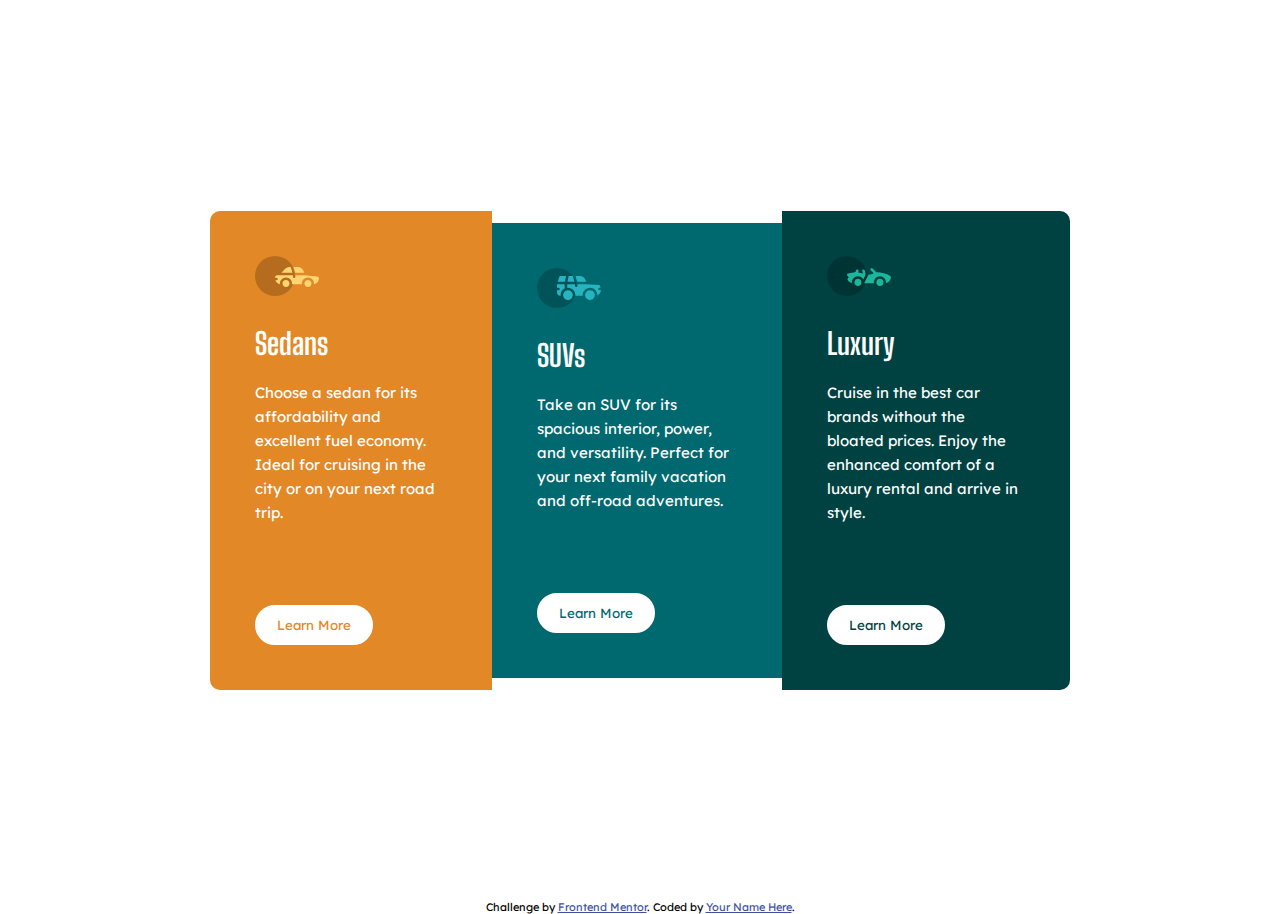
==== 3-column-preview-card-component-main/index.html @ b1770230 "Preview card component complete" ====
<!DOCTYPE html>
<html lang="en">
<head>
  <meta charset="UTF-8">
  <meta name="viewport" content="width=device-width, initial-scale=1.0"> <!-- displays site properly based on user's device -->

  <link rel="icon" type="image/png" sizes="32x32" href="./images/favicon-32x32.png">
  <link rel="stylesheet" href="style.css">

  <link rel="preconnect" href="https://fonts.gstatic.com">
  <link href="https://fonts.googleapis.com/css2?family=Big+Shoulders+Display:wght@700&display=swap" rel="stylesheet">
  <link rel="preconnect" href="https://fonts.gstatic.com">
  <link href="https://fonts.googleapis.com/css2?family=Lexend+Deca&display=swap" rel="stylesheet">
  <title>Frontend Mentor | 3-column preview card component</title>

  <!-- Feel free to remove these styles or customise in your own stylesheet 👍 -->

</head>
<body>
  <div class="container">
    
    <div class= "card bright-orange">
      <img src="./images/icon-sedans.svg" alt="">
        <h3>Sedans</h3>
        <p>Choose a sedan for its affordability and excellent fuel economy. Ideal for cruising in the city 
          or on your next road trip.</p>
          <button class="btn">Learn More</button>
    </div>
   
    <div class="card dark-cyan">
      <img src="images/icon-suvs.svg" alt="">
        <h3>SUVs</h3>
        <p>Take an SUV for its spacious interior, power, and versatility. Perfect for your next family vacation 
          and off-road adventures.</p>
          <button class="btn">Learn More</button>   
    </div>
    
    <div class="card very-dark-cyan">
      <img src="images/icon-luxury.svg" alt="">
        <h3>Luxury</h3>
        <p>Cruise in the best car brands without the bloated prices. Enjoy the enhanced comfort of a luxury 
          rental and arrive in style.</p>
          <button class="btn">Learn More</button>
    </div>
   
    
  </div>

  <div class="attribution">
    Challenge by <a href="https://www.frontendmentor.io?ref=challenge" target="_blank">Frontend Mentor</a>. 
    Coded by <a href="#">Your Name Here</a>.
  </div>
</body>
</html>
---- 3-column-preview-card-component-main/style.css ----
:root {
--bright-orange: hsl(31, 77%, 52%);
--dark-cyan: hsl(184, 100%, 22%);
--very-dark-cyan: hsl(179, 100%, 13%);
}



* {
    margin: 0;
    padding: 0;
    box-sizing: border-box;
}


body, button {
    font-family: "Lexend deca", sans-serif;
}

h3 {
    font-family: "Big Shoulders Display", sans-serif;
    text-transform: capitalize;
    font-size: 30px;
}

p {
    font-size: 15px;
    line-height: 1.6;
}

.btn {
    background-color: white;
    border: 2px solid white;
    border-radius: 30px;
    padding: 10px 20px;
    cursor: pointer;
    transition: all 0.3s ease-in-out;

}


.bright-orange {
    background-color: var(--bright-orange);
    color: #fff;
    border-radius: 10px 10px 0 0;
}

.bright-orange .btn {
    color: var(--bright-orange);
}

.dark-cyan {
    background-color: var(--dark-cyan);
    color: #fff;
}

.dark-cyan .btn {
    color: var(--dark-cyan);
}
.very-dark-cyan {
    background-color: var(--very-dark-cyan);
    color: #fff;
    border-radius: 0 0 10px 10px;
}

.very-dark-cyan .btn {
    color: var(--very-dark-cyan);
}

.btn:hover {
    background-color: transparent;
    color: white;
}

.attribution {
     font-size: 11px;
     text-align: center;
 }

.container {
    padding: 20px;
}

 .card {
     padding: 45px;
 }
 
 .card img {
     margin-bottom: 25px;
 }

 .card h3 {
     margin-bottom: 20px;
 }
 
 .card p {
     margin-bottom: 80px;
 }
 .attribution a {
      color: hsl(228, 45%, 44%);
 }

 @media (min-width: 992px) {
     .container {
         display: flex;
         align-items: center;
         justify-content: center;
         min-height: 100vh;
         max-width: 900px;
         margin: auto;
     }

     .bright-orange {
         border-radius: 10px 0 0 10px;
     }

     .very-dark-cyan {
         border-radius: 0 10px 10px 0;
     }
 }
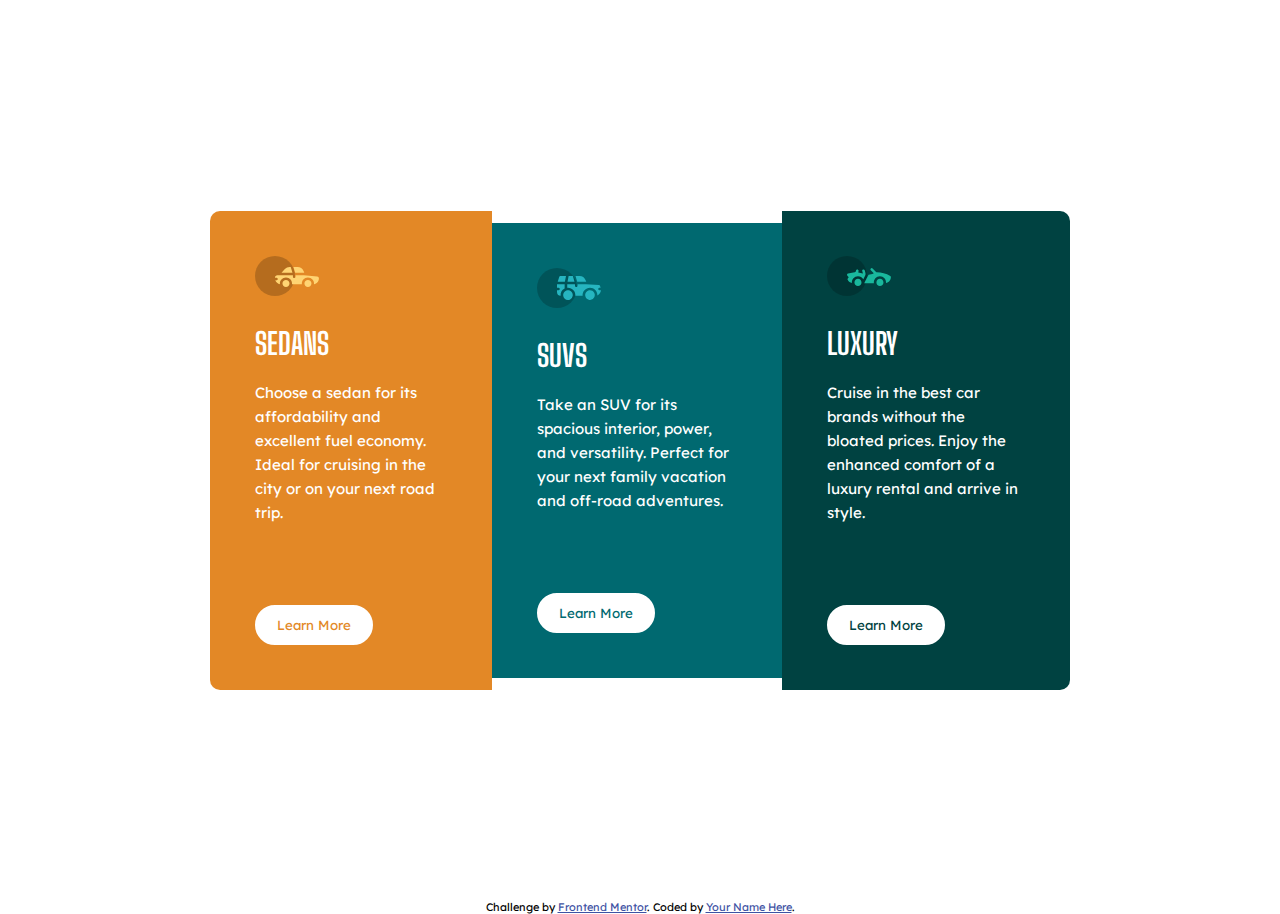
==== commit b876f867: "Capitalized letters" ====
--- a/3-column-preview-card-component-main/index.html
+++ b/3-column-preview-card-component-main/index.html
@@ -21,7 +21,7 @@
     
     <div class= "card bright-orange">
       <img src="./images/icon-sedans.svg" alt="">
-        <h3>Sedans</h3>
+        <h3>SEDANS</h3>
         <p>Choose a sedan for its affordability and excellent fuel economy. Ideal for cruising in the city 
           or on your next road trip.</p>
           <button class="btn">Learn More</button>
@@ -29,7 +29,7 @@
    
     <div class="card dark-cyan">
       <img src="images/icon-suvs.svg" alt="">
-        <h3>SUVs</h3>
+        <h3>SUVS</h3>
         <p>Take an SUV for its spacious interior, power, and versatility. Perfect for your next family vacation 
           and off-road adventures.</p>
           <button class="btn">Learn More</button>   
@@ -37,7 +37,7 @@
     
     <div class="card very-dark-cyan">
       <img src="images/icon-luxury.svg" alt="">
-        <h3>Luxury</h3>
+        <h3>LUXURY</h3>
         <p>Cruise in the best car brands without the bloated prices. Enjoy the enhanced comfort of a luxury 
           rental and arrive in style.</p>
           <button class="btn">Learn More</button>
